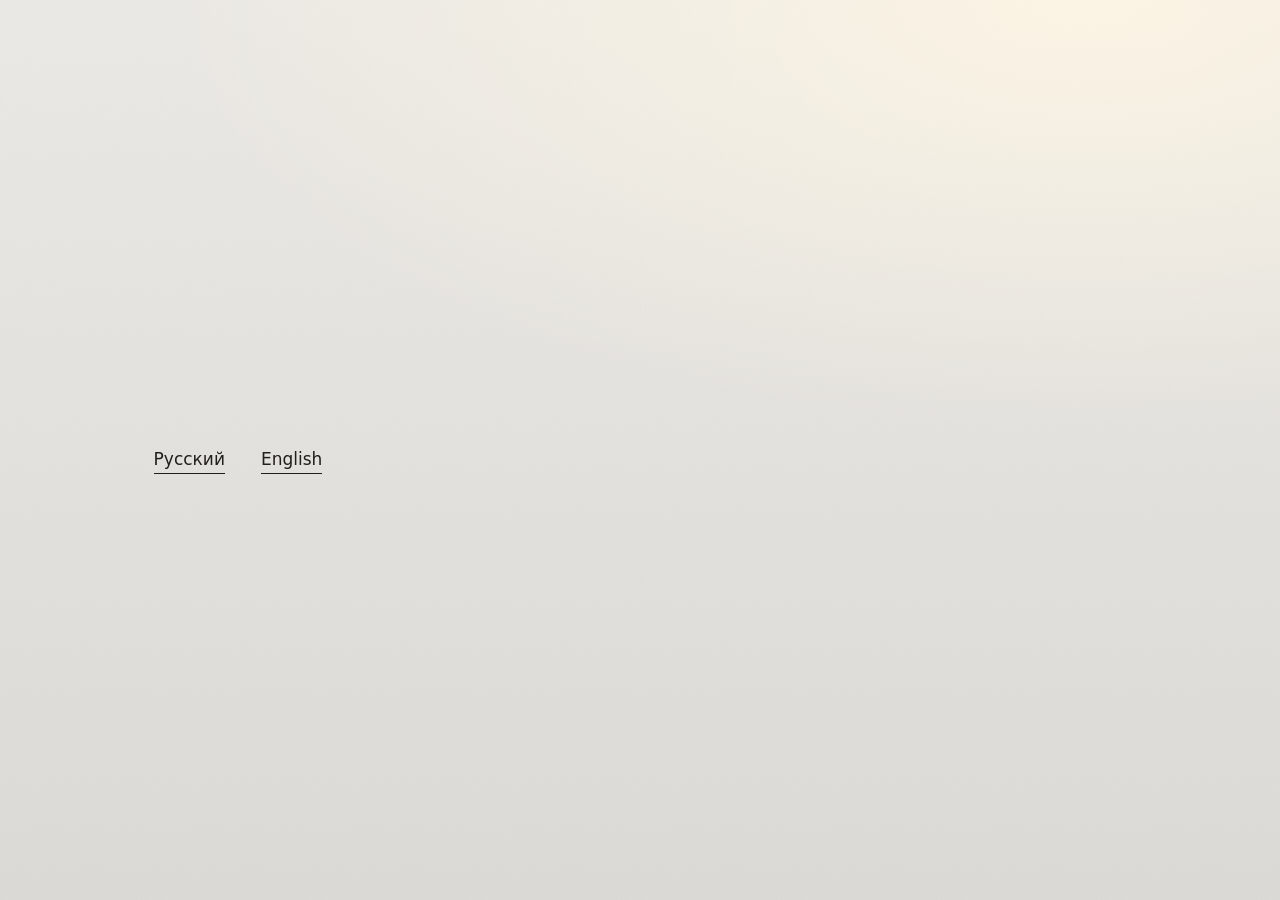
==== index.html @ af580f39 "Mirror of nearapp 5393f15" ====
<!doctype html>
<html lang="ru">
<head>
<meta charset="utf-8">
<meta name="viewport" content="width=device-width, initial-scale=1, viewport-fit=cover">
<meta http-equiv="Content-Security-Policy" content="default-src 'self'; script-src 'self' 'unsafe-inline' https://static.cloudflareinsights.com; style-src 'self' 'unsafe-inline' https://fonts.googleapis.com; font-src https://fonts.gstatic.com; img-src 'self' data: blob:; connect-src 'self' https://nearapp.pages.dev https://fonts.googleapis.com https://fonts.gstatic.com https://cloudflareinsights.com; manifest-src 'self'; worker-src 'self'; base-uri 'self'; form-action 'none'; object-src 'none'">
<title>Рядом</title>
<meta name="description" content="Кем я хочу быть сегодня? Тихое утреннее пространство до того, как мир заберёт твоё внимание.">
<meta name="theme-color" content="#ECEAE6" media="(prefers-color-scheme: light)">
<meta name="theme-color" content="#111214" media="(prefers-color-scheme: dark)">
<meta name="apple-mobile-web-app-capable" content="yes">
<meta name="apple-mobile-web-app-status-bar-style" content="default">
<meta name="apple-mobile-web-app-title" content="Рядом">
<link rel="manifest" href="manifest.webmanifest">
<link rel="icon" href="icons/icon.svg" type="image/svg+xml">
<link rel="icon" href="icons/favicon-32.png" sizes="32x32" type="image/png">
<link rel="apple-touch-icon" href="icons/apple-touch-icon.png">
<link rel="preconnect" href="https://fonts.googleapis.com">
<link rel="preconnect" href="https://fonts.gstatic.com" crossorigin>
<link rel="stylesheet" href="https://fonts.googleapis.com/css2?family=Literata:ital,opsz,wght@0,7..72,300..500;1,7..72,300..500&family=Manrope:wght@400;500&display=swap">
<link rel="stylesheet" href="src/app.css">
<style>:root{padding-top:env(safe-area-inset-top,0px);padding-bottom:env(safe-area-inset-bottom,0px)}</style>
</head>
<body>
<div class="ground" aria-hidden="true"></div>
<div class="orb" id="orb" aria-hidden="true"></div>
<p class="sr-only" id="live" aria-live="polite"></p>
<main class="stage" id="stage"></main>

<script src="src/i18n.js"></script>
<script src="src/palette.js"></script>
<script src="src/store.js"></script>
<script src="src/app.js"></script>
<script>
if ("serviceWorker" in navigator) {
  const hadController = !!navigator.serviceWorker.controller;
  let reloaded = false;
  navigator.serviceWorker.addEventListener("controllerchange", () => { if (hadController && !reloaded) { reloaded = true; location.reload(); } });
  window.addEventListener("load", () => navigator.serviceWorker.register("sw.js").then(reg => {
    document.addEventListener("visibilitychange", () => { if (document.visibilityState === "visible") reg.update().catch(() => {}); });
  }).catch(() => {}));
}
</script>
</body>
</html>
---- src/app.css ----
/* Layout: one state at a time, left-aligned column; phone = 24px gutter, desktop = wide left margin + ambient light. */
/* Growth colour: --bg / --bg-deep are set from JS (palette.js) and flow smoothly between tones. */
@property --bg { syntax: "<color>"; inherits: true; initial-value: #ECEAE6; }
@property --bg-deep { syntax: "<color>"; inherits: true; initial-value: #E2DFDA; }
:root {
  --bg: #ECEAE6;
  --bg-deep: #E2DFDA;
  --fg: #211F1C;
  --fg-soft: #6B6761;
  --fg-faint: #A5A099;
  --line: #CFCAC2;
  --accent: #4E5E6E;
  --glow: rgba(255, 247, 230, 0.9);
  --orb: rgba(78, 94, 110, 0.10);

  --font-display: "Literata", "Iowan Old Style", Georgia, "Noto Serif", serif; /* Literata: Cyrillic + Latin, so RU and EN look the same on every platform */
  --font-body: "Manrope", system-ui, -apple-system, "Segoe UI", Roboto, sans-serif;

  --ease: cubic-bezier(.2, .6, .2, 1);
  --t-slow: 900ms;
  --t-mid: 600ms;
  --gutter: 24px;
  color-scheme: light;
}
@media (prefers-color-scheme: dark) {
  :root:not([data-theme="light"]) {
    --bg: #111214; --bg-deep: #0B0C0E; --fg: #ECE8E1; --fg-soft: #A29D95; --fg-faint: #5F5B55;
    --line: #2A2B2E; --accent: #9FB1C2; --glow: rgba(120, 130, 150, 0.22); --orb: rgba(159, 177, 194, 0.08);
    color-scheme: dark;
  }
}
:root[data-theme="dark"] {
  --bg: #111214; --bg-deep: #0B0C0E; --fg: #ECE8E1; --fg-soft: #A29D95; --fg-faint: #5F5B55;
  --line: #2A2B2E; --accent: #9FB1C2; --glow: rgba(120, 130, 150, 0.22); --orb: rgba(159, 177, 194, 0.08);
  color-scheme: dark;
}

html, body { height: 100%; }
html.flow { transition: --bg 1.6s var(--ease), --bg-deep 1.6s var(--ease); }
body {
  margin: 0;
  background: var(--bg);
  color: var(--fg);
  font-family: var(--font-body);
  font-size: 1.0625rem;
  line-height: 1.55;
  -webkit-font-smoothing: antialiased;
  overflow-x: hidden;
  -webkit-tap-highlight-color: transparent;
}

/* Ambient ground */
.ground {
  position: fixed; inset: 0; z-index: 0; pointer-events: none; overflow: hidden;
  background:
    radial-gradient(120% 80% at 85% 0%, var(--glow) 0%, transparent 60%),
    linear-gradient(180deg, var(--bg) 0%, var(--bg-deep) 100%);
}
.ground::after {
  /* fine grain for tactility */
  content: ""; position: absolute; inset: -50%;
  background-image: url("data:image/svg+xml;utf8,<svg xmlns='http://www.w3.org/2000/svg' width='160' height='160'><filter id='n'><feTurbulence type='fractalNoise' baseFrequency='.9' numOctaves='2' stitchTiles='stitch'/><feColorMatrix values='0 0 0 0 0.5 0 0 0 0 0.5 0 0 0 0 0.5 0 0 0 .06 0'/></filter><rect width='100%' height='100%' filter='url(%23n)'/></svg>");
  opacity: .9; mix-blend-mode: multiply;
}
:root[data-theme="dark"] .ground::after { mix-blend-mode: screen; opacity: .35; }
@media (prefers-color-scheme: dark) { :root:not([data-theme="light"]) .ground::after { mix-blend-mode: screen; opacity: .35; } }

/* Stage */
.stage {
  position: relative; z-index: 1;
  min-height: 100%;
  display: flex; flex-direction: column; justify-content: center;
  padding-block: 12vh 10vh;
  padding-inline: var(--gutter);
  box-sizing: border-box;
  cursor: default;
}
.col { width: 100%; max-width: 34rem; }

@media (min-width: 900px) {
  :root { --gutter: 12vw; }
  .stage { justify-content: center; padding-block: 14vh 12vh; }
  .col { max-width: 46rem; }
}

/* Type */
.q {
  font-family: var(--font-display);
  font-weight: 340;
  font-variation-settings: "opsz" 72;
  font-size: clamp(2.1rem, 6.2vw, 4.6rem);
  line-height: 1.08;
  letter-spacing: -0.015em;
  margin: 0;
  text-wrap: balance;
}
.cue {
  font-family: var(--font-display);
  font-weight: 340;
  font-variation-settings: "opsz" 72;
  font-size: clamp(1.8rem, 5vw, 3.6rem);
  line-height: 1.15;
  letter-spacing: -0.012em;
  margin: 0;
  text-wrap: balance;
  min-height: 2.4em;
}
.eyebrow {
  font-size: .75rem; letter-spacing: .14em; text-transform: uppercase;
  color: var(--fg-soft); margin: 0 0 20px;
}
.hint {
  color: var(--fg-faint); font-size: .9375rem; margin: 28px 0 0;
  transition: opacity var(--t-slow) var(--ease);
}
.hint.pending { opacity: 0; }
.soft { color: var(--fg-soft); }

/* Fade groups */
.fade { opacity: 1; transform: translateY(0); transition: opacity var(--t-slow) var(--ease), transform var(--t-slow) var(--ease); }
.fade.out { opacity: 0; transform: translateY(6px); }
.enter { animation: enter var(--t-slow) var(--ease) both; }
@keyframes enter { from { opacity: 0; transform: translateY(8px); } to { opacity: 1; transform: none; } }
.lift { transform: translateY(-8px); transition: transform var(--t-slow) var(--ease); }

/* Input */
.answer {
  display: block; width: 100%; box-sizing: border-box;
  margin-top: 40px; padding: 8px 0 12px;
  background: transparent; border: 0; border-bottom: 1px solid var(--line);
  color: var(--fg); caret-color: var(--accent);
  font-family: var(--font-body); font-size: 1.25rem; line-height: 1.45;
  resize: none; outline: none; min-height: 3.2em;
  transition: border-color var(--t-mid) var(--ease);
}
.answer::placeholder { color: var(--fg-faint); }
.answer:focus { border-bottom-color: var(--fg-soft); }
.answer:focus-visible { box-shadow: 0 1px 0 0 var(--accent); }

/* Actions */
.actions { display: flex; flex-wrap: wrap; gap: 8px 28px; align-items: center; margin-top: 28px; }
button {
  font: inherit; background: none; border: 0; padding: 10px 0; min-height: 44px;
  color: inherit; cursor: pointer; border-radius: 2px;
}
button:focus-visible { outline: 1.5px solid var(--accent); outline-offset: 6px; }
.primary {
  color: var(--fg); font-size: 1.0625rem;
  background-image: linear-gradient(var(--fg), var(--fg));
  background-repeat: no-repeat; background-size: 100% 1px; background-position: 0 calc(100% - 8px);
  transition: color var(--t-mid) var(--ease), background-size var(--t-mid) var(--ease);
}
.primary:disabled { color: var(--fg-faint); background-size: 0 1px; cursor: default; }
.ghost { color: var(--fg-faint); font-size: .9375rem; }
.ghost:hover { color: var(--fg-soft); }

/* Breathing orb (body stage) */
.orb {
  position: fixed; z-index: 0; pointer-events: none;
  width: min(72vw, 520px); aspect-ratio: 1; border-radius: 50%;
  right: -10vw; top: 50%; transform: translateY(-50%);
  background: radial-gradient(circle at 50% 50%, var(--orb) 0%, transparent 70%);
  animation: breathe 9s ease-in-out infinite;
  opacity: 0; transition: opacity 1.6s var(--ease);
}
.orb.on { opacity: 1; }
@keyframes breathe { 0%, 100% { transform: translateY(-50%) scale(.92); } 45% { transform: translateY(-50%) scale(1.06); } }
@media (min-width: 900px) { .orb { right: 8vw; width: min(40vw, 640px); } }

/* Tap-to-continue surface */
.tapzone { cursor: pointer; user-select: none; -webkit-user-select: none; }

/* Complete */
.one {
  font-family: var(--font-display); font-weight: 360;
  font-variation-settings: "opsz" 72;
  font-size: clamp(1.9rem, 5.4vw, 4rem); line-height: 1.12; letter-spacing: -0.012em;
  margin: 0; text-wrap: balance; overflow-wrap: anywhere;
}
.horizon {
  height: 1px; background: var(--line); margin: 48px 0 24px;
  transform-origin: 0 50%; animation: horizon 1.6s var(--ease) both; animation-delay: .3s;
}
@keyframes horizon { from { transform: scaleX(0); } to { transform: scaleX(1); } }
.identity-line { color: var(--fg-soft); margin: 0 0 32px; font-size: 1.0625rem; }
.identity-line em { font-style: normal; color: var(--fg); }

/* The closing phrase is a quiet button: a tap on it reveals the links below */
.go {
  display: block; text-align: left; padding: 6px 0; margin: -6px 0 0;
  color: var(--fg-soft); font-size: 1.0625rem; line-height: 1.5;
  transition: color var(--t-mid) var(--ease);
}
.go:hover, .go[aria-expanded="true"] { color: var(--fg); }
.meta {
  display: flex; flex-wrap: wrap; gap: 4px 22px; align-items: center; margin-top: 44px;
}
.meta[hidden] { display: none; }
/* First open: language */
.langpick { display: flex; flex-wrap: wrap; gap: 8px 36px; align-items: center; }
.meta button { color: var(--fg-faint); font-size: .8125rem; padding: 8px 0; white-space: nowrap; }
.meta button:hover { color: var(--fg-soft); }

/* a11y */
.sr-only { position: absolute; width: 1px; height: 1px; overflow: hidden; clip: rect(0 0 0 0); white-space: nowrap; }

@media (prefers-reduced-motion: reduce) {
  .fade, .enter, .lift, .hint, .answer, .primary, .orb, .horizon { transition: none !important; animation: none !important; }
  .orb { opacity: 1; }
}

/* Small mark on the completion screen — the icon in today's colour */
.mark { width: 30px; height: 30px; border-radius: 8px; overflow: hidden; margin: 0 0 28px; }
.mark svg { display: block; width: 100%; height: 100%; }

/* Past mornings */
.past { display: grid; gap: 0; margin-top: 8px; }
.entry { padding-block: 22px; border-top: 1px solid var(--line); display: grid; gap: 6px; }
.entry:first-child { border-top: 0; padding-top: 4px; }
.entry .when { font-size: .8125rem; color: var(--fg-faint); letter-spacing: .02em; }
.entry .who { font-family: var(--font-display); font-weight: 360; font-size: 1.35rem; line-height: 1.25; margin: 0; overflow-wrap: anywhere; }
.entry .who.empty { color: var(--fg-soft); font-style: italic; }
.entry .act, .entry .note { margin: 0; color: var(--fg-soft); font-size: .9688rem; overflow-wrap: anywhere; }
.entry .act b { font-weight: 500; color: var(--fg-soft); }
.entry .note { font-style: italic; }
.past-head { display: flex; justify-content: space-between; align-items: baseline; gap: 16px; margin-bottom: 12px; }
/* Keep: quiet backup links under the list */
.keep { margin-top: 44px; padding-top: 20px; border-top: 1px solid var(--line); }
.keep .note { color: var(--fg-faint); font-size: .8125rem; line-height: 1.5; margin: 0; max-width: 34em; }
.keep .meta { margin-top: 6px; }
.keep .write { margin: 28px 0 0; font-size: .8125rem; }
.keep .write a { color: var(--fg-faint); text-decoration: none; border-bottom: 1px solid var(--line); padding-bottom: 2px; }
.keep .write a:hover { color: var(--fg-soft); }
.past-head h2 { font-family: var(--font-display); font-weight: 340; font-size: clamp(1.6rem, 4vw, 2.4rem); margin: 0; letter-spacing: -.01em; }
@media (prefers-reduced-motion: reduce) { html.flow { transition: none; } }
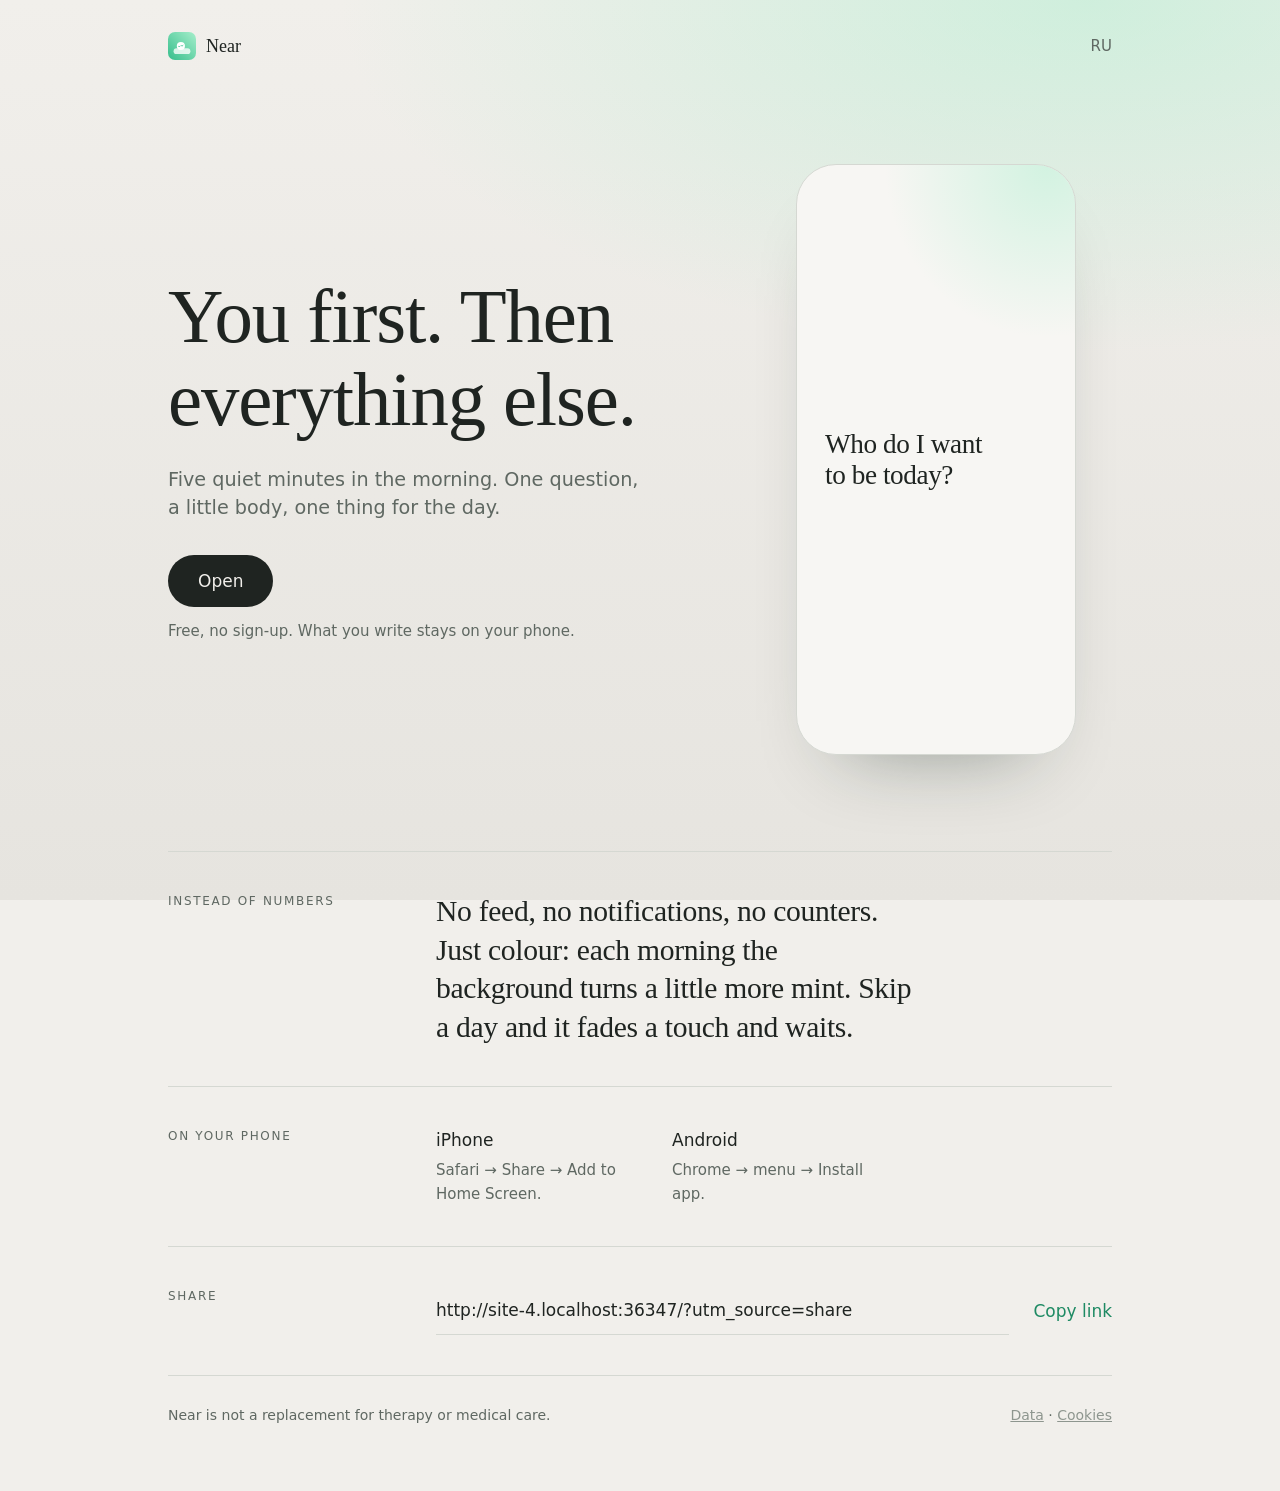
==== commit dfa4b5d8: "Mirror of nearapp ec74e04" ====
--- a/index.html
+++ b/index.html
@@ -3,9 +3,17 @@
 <head>
 <meta charset="utf-8">
 <meta name="viewport" content="width=device-width, initial-scale=1, viewport-fit=cover">
-<meta http-equiv="Content-Security-Policy" content="default-src 'self'; script-src 'self' 'unsafe-inline' https://static.cloudflareinsights.com; style-src 'self' 'unsafe-inline' https://fonts.googleapis.com; font-src https://fonts.gstatic.com; img-src 'self' data: blob:; connect-src 'self' https://nearapp.pages.dev https://fonts.googleapis.com https://fonts.gstatic.com https://cloudflareinsights.com; manifest-src 'self'; worker-src 'self'; base-uri 'self'; form-action 'none'; object-src 'none'">
+<meta http-equiv="Content-Security-Policy" content="default-src 'self'; script-src 'self' 'unsafe-inline' https://static.cloudflareinsights.com https://mc.yandex.ru https://yastatic.net; style-src 'self' 'unsafe-inline' https://fonts.googleapis.com; font-src https://fonts.gstatic.com; img-src 'self' data: blob: https://mc.yandex.ru; connect-src 'self' https://nearapp.pages.dev https://near-relay.cherepanovadr.deno.net https://mc.yandex.ru https://mc.yandex.com wss://mc.yandex.ru https://fonts.googleapis.com https://fonts.gstatic.com https://cloudflareinsights.com; manifest-src 'self'; worker-src 'self'; child-src blob: https://mc.yandex.ru; frame-src blob: https://mc.yandex.ru; base-uri 'self'; form-action 'none'; object-src 'none'">
+<script>if (window.top !== window.self) { try { window.top.location = window.self.location.href; } catch (e) { document.documentElement.style.display = "none"; } }</script>
 <title>Рядом</title>
 <meta name="description" content="Кем я хочу быть сегодня? Тихое утреннее пространство до того, как мир заберёт твоё внимание.">
+<meta property="og:type" content="website">
+<meta property="og:title" content="Рядом · Near">
+<meta property="og:description" content="Сначала ты. Потом всё остальное. Пять тихих минут утром: кем ты хочешь быть сегодня и что одно важно.">
+<meta property="og:url" content="https://innernear.com/">
+<meta property="og:image" content="https://innernear.com/icons/og.png">
+<meta property="og:image:width" content="1200"><meta property="og:image:height" content="630">
+<meta name="twitter:card" content="summary_large_image">
 <meta name="theme-color" content="#ECEAE6" media="(prefers-color-scheme: light)">
 <meta name="theme-color" content="#111214" media="(prefers-color-scheme: dark)">
 <meta name="apple-mobile-web-app-capable" content="yes">
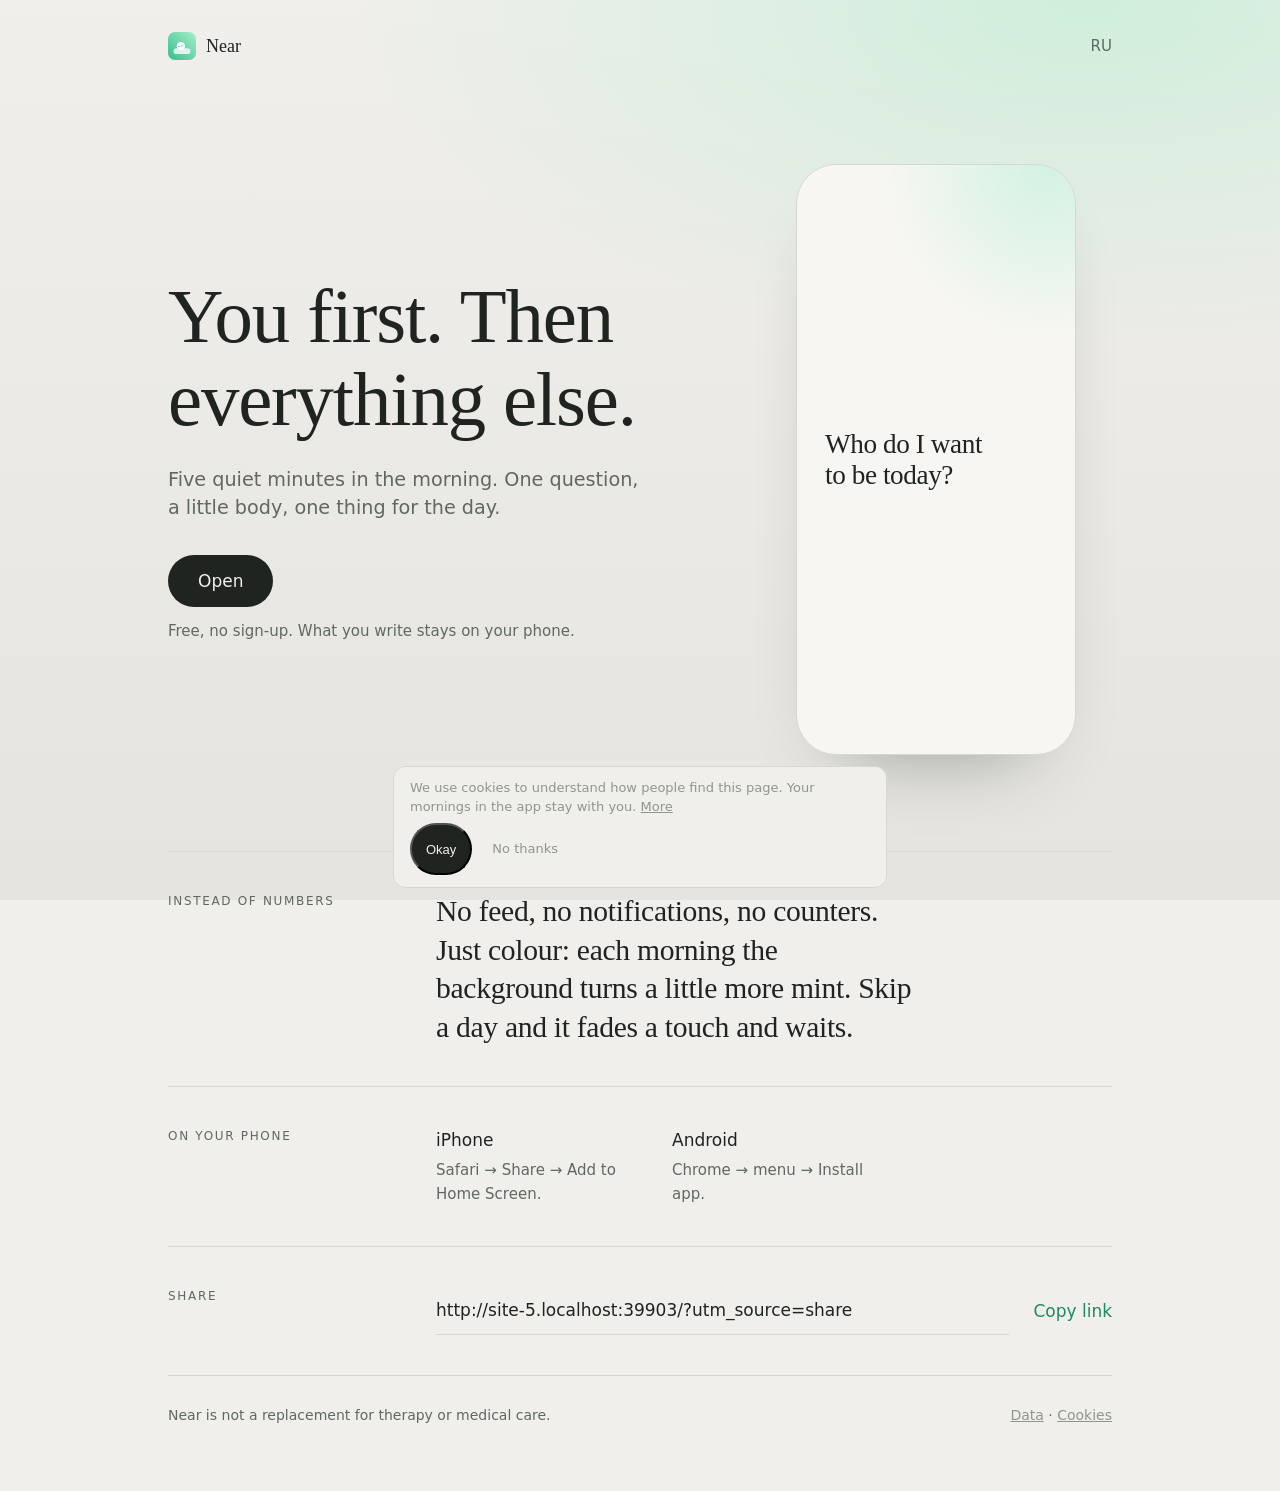
==== commit b4854e4c: "Mirror of nearapp 3de9991" ====
--- a/index.html
+++ b/index.html
@@ -3,7 +3,7 @@
 <head>
 <meta charset="utf-8">
 <meta name="viewport" content="width=device-width, initial-scale=1, viewport-fit=cover">
-<meta http-equiv="Content-Security-Policy" content="default-src 'self'; script-src 'self' 'unsafe-inline' https://static.cloudflareinsights.com https://mc.yandex.ru https://yastatic.net; style-src 'self' 'unsafe-inline' https://fonts.googleapis.com; font-src https://fonts.gstatic.com; img-src 'self' data: blob: https://mc.yandex.ru; connect-src 'self' https://nearapp.pages.dev https://near-relay.cherepanovadr.deno.net https://mc.yandex.ru https://mc.yandex.com wss://mc.yandex.ru https://fonts.googleapis.com https://fonts.gstatic.com https://cloudflareinsights.com; manifest-src 'self'; worker-src 'self'; child-src blob: https://mc.yandex.ru; frame-src blob: https://mc.yandex.ru; base-uri 'self'; form-action 'none'; object-src 'none'">
+<meta http-equiv="Content-Security-Policy" content="default-src 'self'; script-src 'self' 'unsafe-inline' https://static.cloudflareinsights.com https://mc.yandex.ru https://mc.yandex.com https://yastatic.net; style-src 'self' 'unsafe-inline' https://fonts.googleapis.com; font-src https://fonts.gstatic.com; img-src 'self' data: blob: https://mc.yandex.ru https://mc.yandex.com; connect-src 'self' https://nearapp.pages.dev https://near-relay.cherepanovadr.deno.net https://mc.yandex.ru https://mc.yandex.com wss://mc.yandex.ru wss://mc.yandex.com https://fonts.googleapis.com https://fonts.gstatic.com https://cloudflareinsights.com; manifest-src 'self'; worker-src 'self'; child-src blob: https://mc.yandex.ru https://mc.yandex.com; frame-src blob: https://mc.yandex.ru https://mc.yandex.com; base-uri 'self'; form-action 'none'; object-src 'none'">
 <script>if (window.top !== window.self) { try { window.top.location = window.self.location.href; } catch (e) { document.documentElement.style.display = "none"; } }</script>
 <title>Рядом</title>
 <meta name="description" content="Кем я хочу быть сегодня? Тихое утреннее пространство до того, как мир заберёт твоё внимание.">
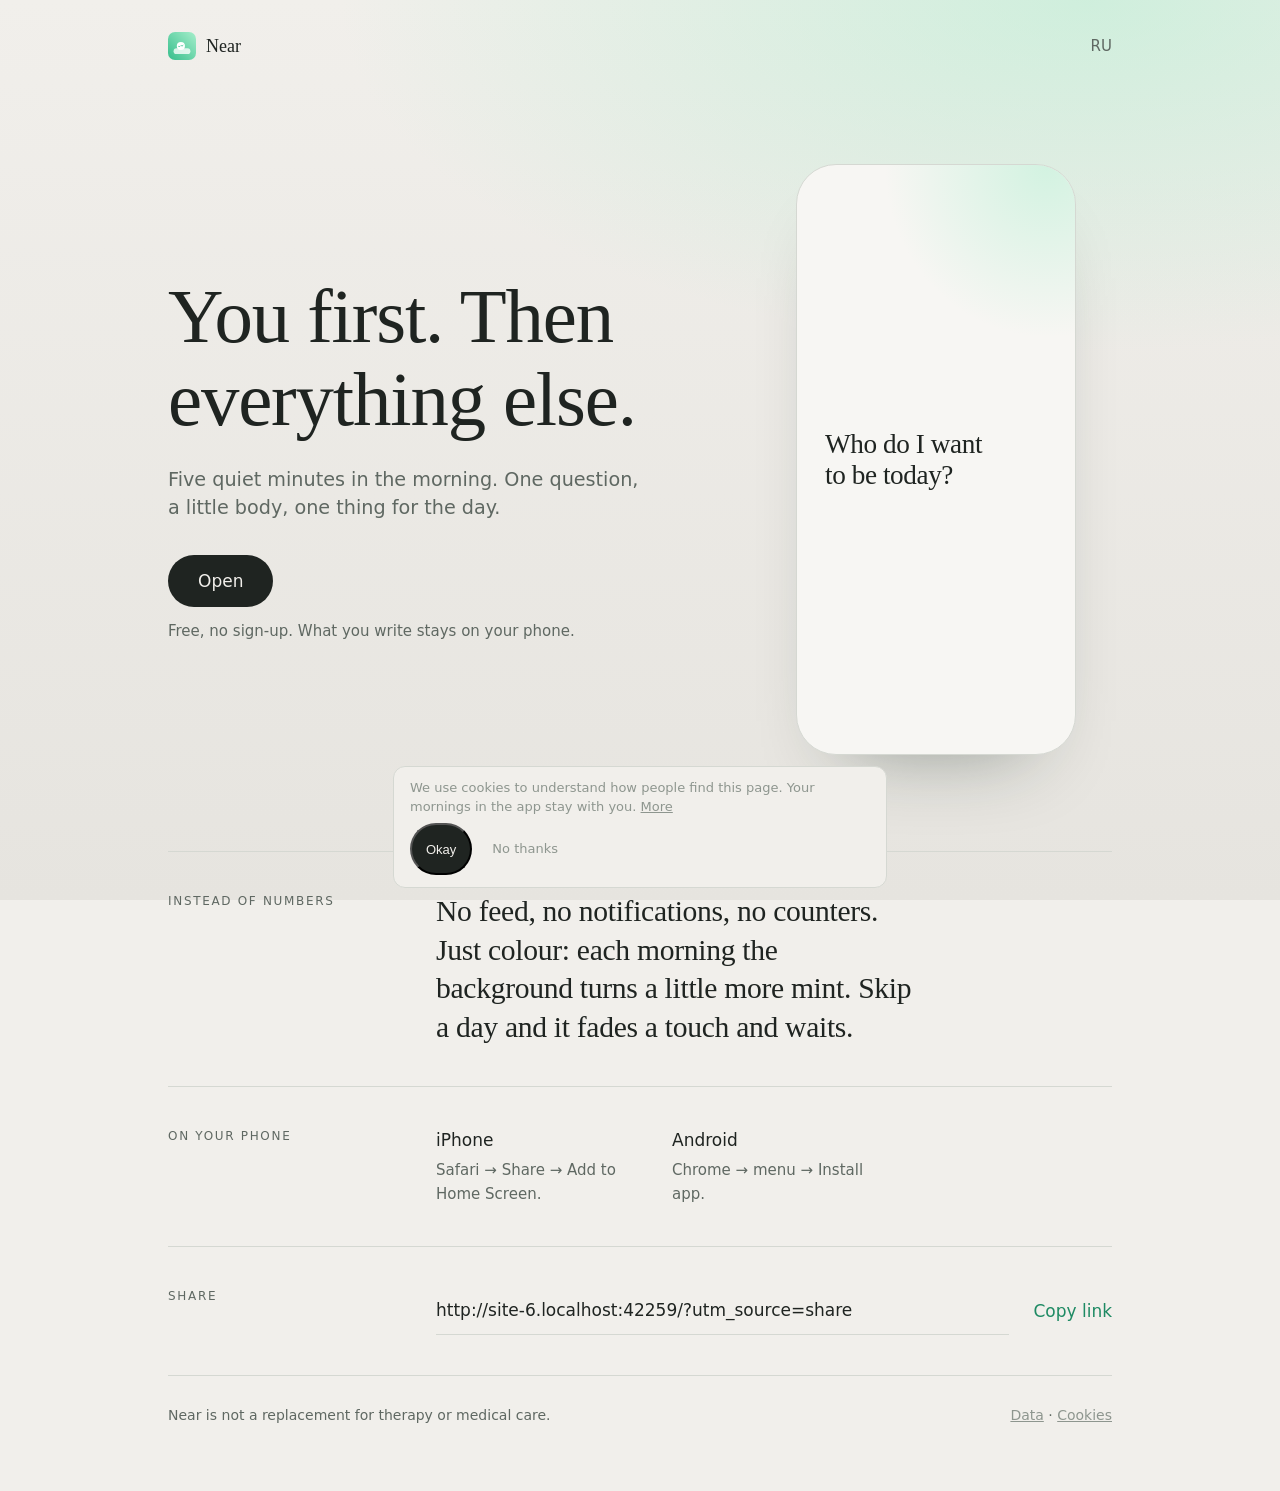
==== commit 9dbf9e21: "Mirror of nearapp 045fb2e" ====
--- a/index.html
+++ b/index.html
@@ -37,6 +37,7 @@
 
 <script src="src/i18n.js"></script>
 <script src="src/palette.js"></script>
+<script src="src/platform.js"></script>
 <script src="src/store.js"></script>
 <script src="src/app.js"></script>
 <script>
--- a/src/app.css
+++ b/src/app.css
@@ -198,6 +198,9 @@
 .meta[hidden] { display: none; }
 /* First open: language */
 .langpick { display: flex; flex-wrap: wrap; gap: 8px 36px; align-items: center; }
+/* Phone app, first open only: a quiet way to bring mornings from the website. */
+.carry { margin: 56px 0 0; }
+.carry .ghost { text-align: left; line-height: 1.6; }
 .meta button { color: var(--fg-faint); font-size: .8125rem; padding: 8px 0; white-space: nowrap; }
 .meta button:hover { color: var(--fg-soft); }
 
@@ -233,3 +236,6 @@
 .keep .write a:hover { color: var(--fg-soft); }
 .past-head h2 { font-family: var(--font-display); font-weight: 340; font-size: clamp(1.6rem, 4vw, 2.4rem); margin: 0; letter-spacing: -.01em; }
 @media (prefers-reduced-motion: reduce) { html.flow { transition: none; } }
+
+/* Phone app: no browser bar above the page, so scrolled text would run under the clock and the island. A strip in the page colour keeps the top quiet. */
+html.native::before { content: ""; position: fixed; top: 0; left: 0; right: 0; height: calc(env(safe-area-inset-top, 0px) + 14px); background: linear-gradient(var(--bg) calc(100% - 14px), transparent); z-index: 5; pointer-events: none; }
